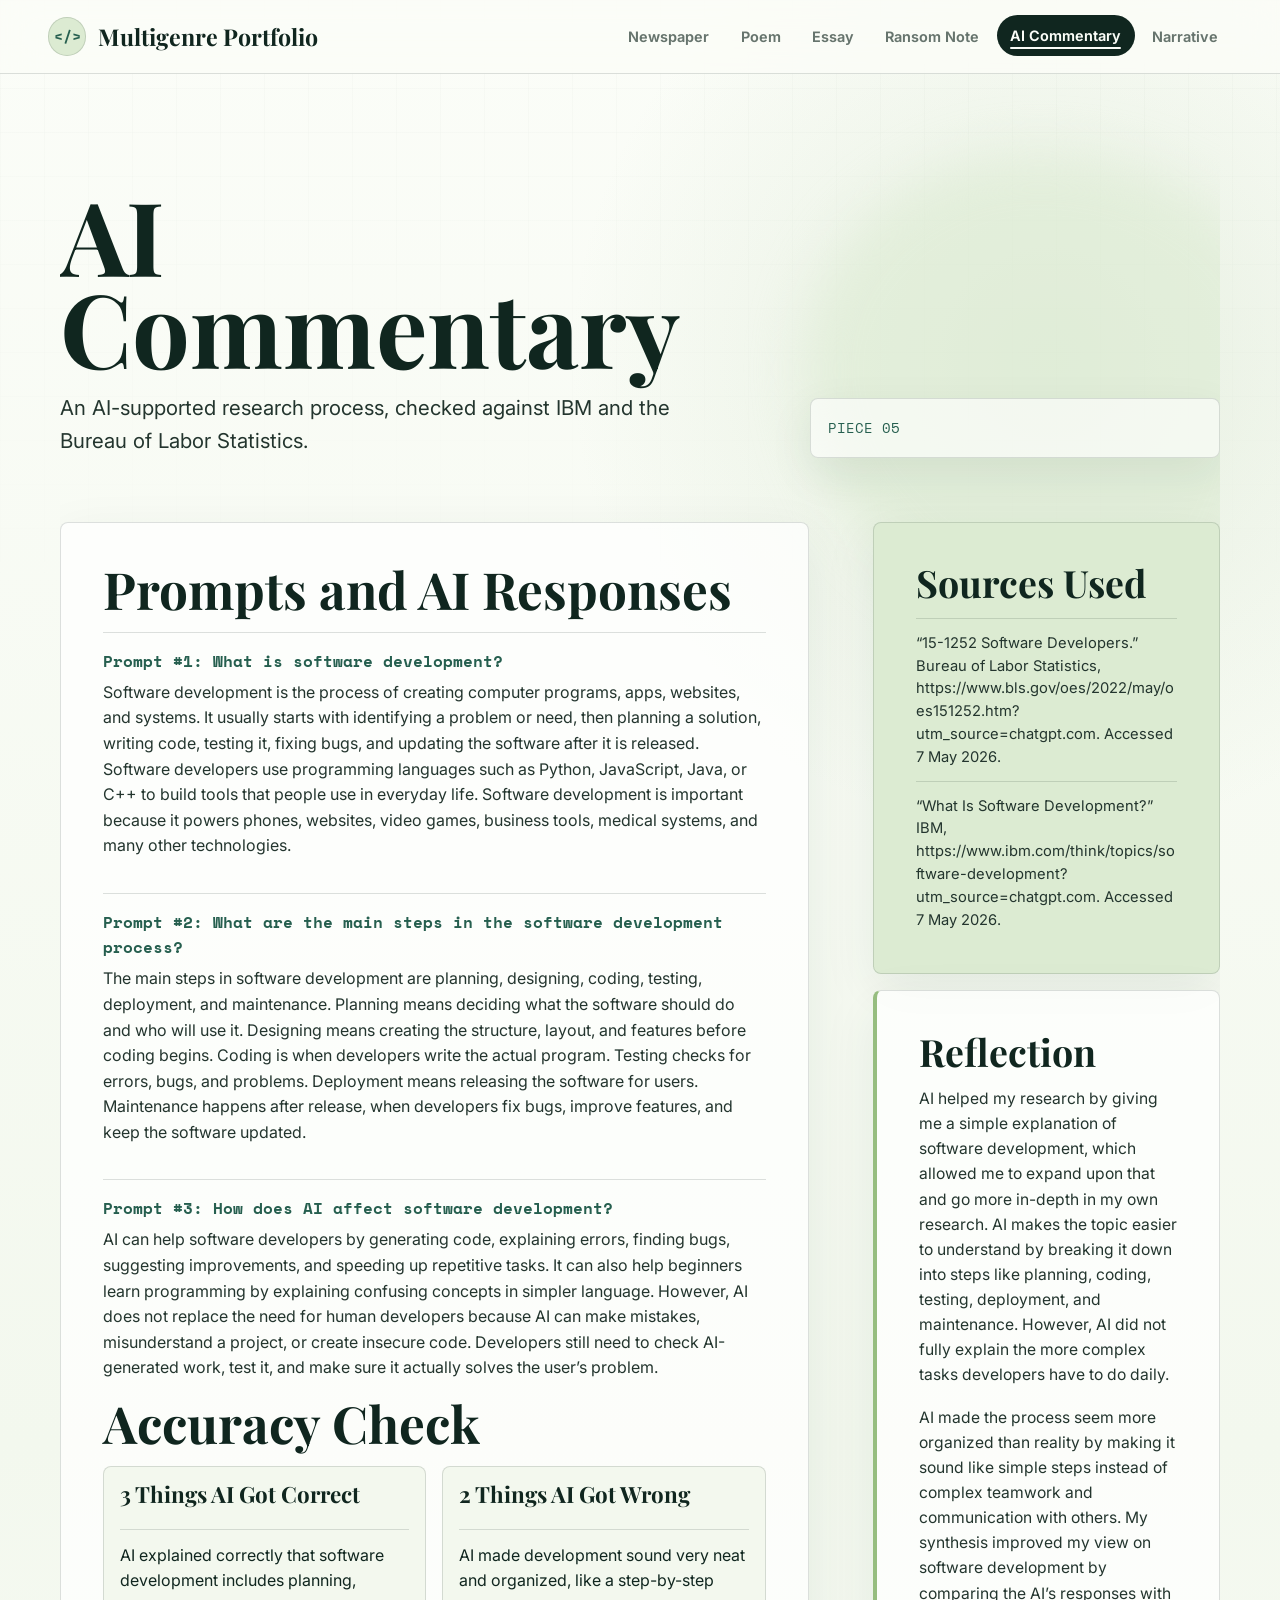
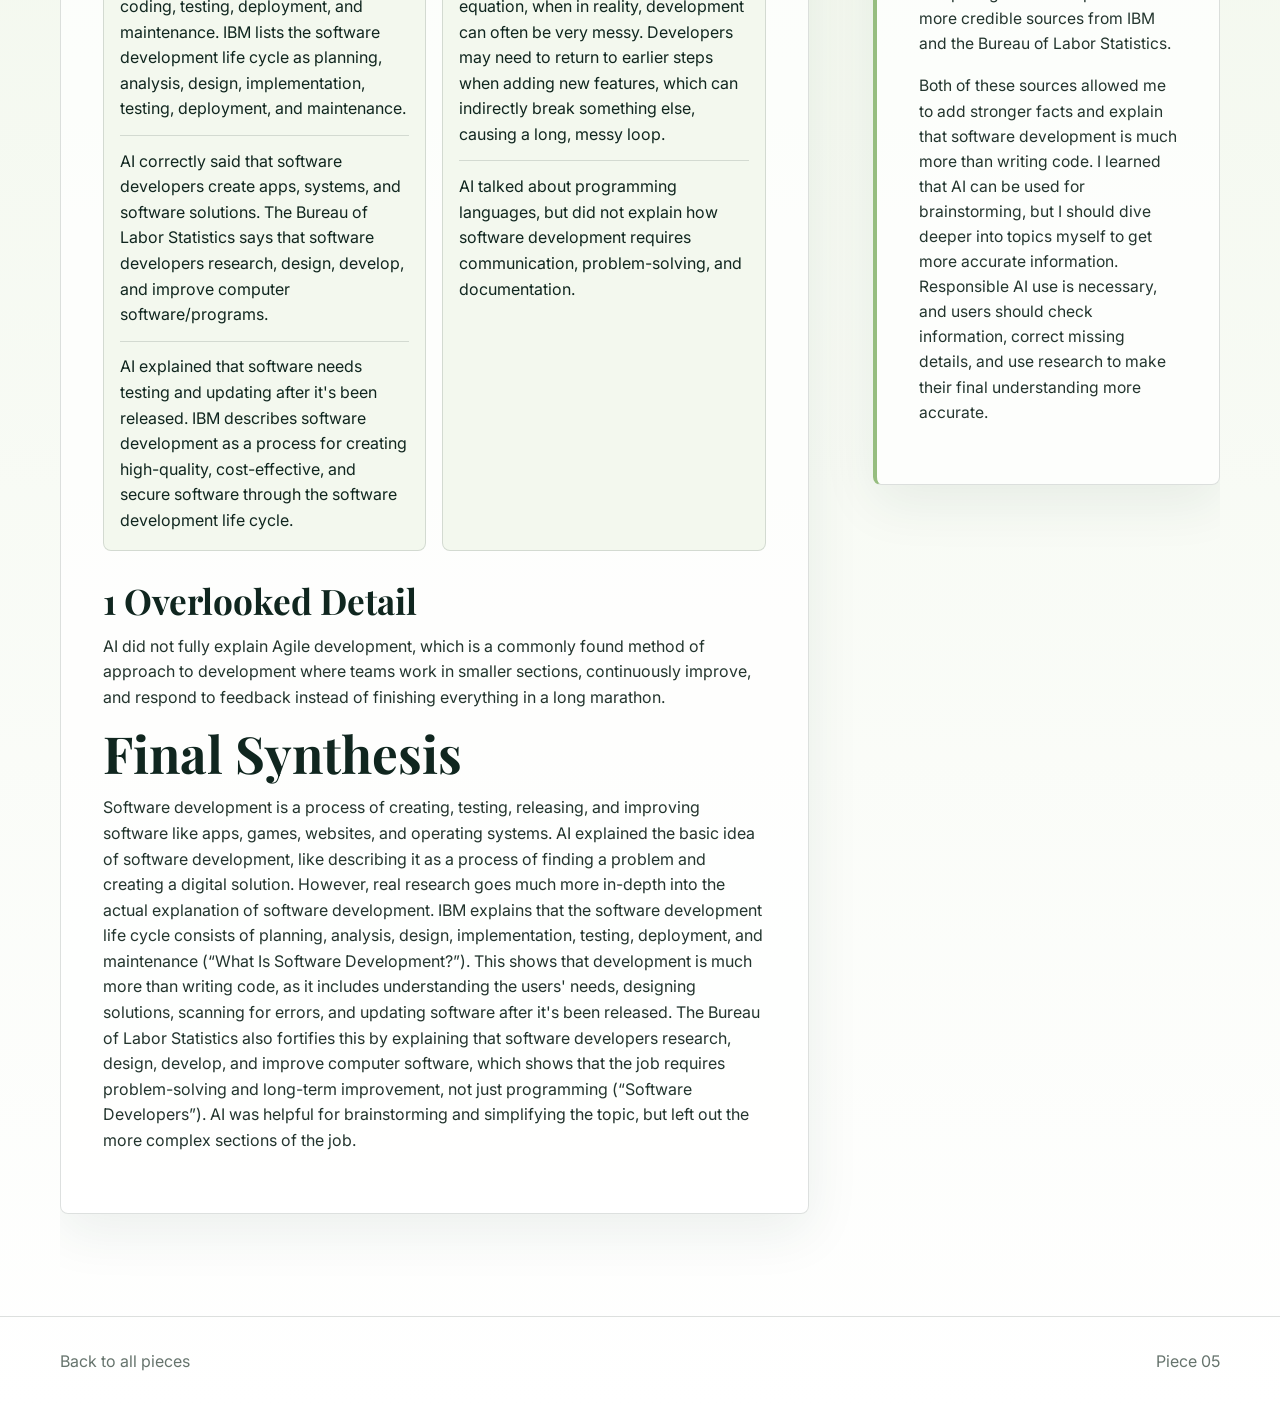
==== pages/ai-commentary.html @ ea0081f0 "First Commit" ====
<!doctype html>
<html lang="en">
  <head>
    <meta charset="utf-8">
    <meta name="viewport" content="width=device-width, initial-scale=1">
    <title>Piece 5 | AI-Supported Research Commentary</title>
    <link rel="preconnect" href="https://fonts.googleapis.com">
    <link rel="preconnect" href="https://fonts.gstatic.com" crossorigin>
    <link href="https://fonts.googleapis.com/css2?family=Inter:wght@400;600;700;800&family=Playfair+Display:wght@600;700&family=Space+Mono:wght@400;700&display=swap" rel="stylesheet">
    <link rel="icon" href="../assets/icons/favicon.svg" type="image/svg+xml">
    <link rel="stylesheet" href="../assets/css/styles.css">
  </head>
  <body>
    <header class="site-header">
      <a class="brand" href="../index.html"><span class="brand-mark">&lt;/&gt;</span> Multigenre Portfolio</a>
      <button class="nav-toggle" type="button" aria-label="Open navigation" aria-expanded="false"><span></span></button>
      <nav class="site-nav" aria-label="Primary">
        <a href="newspaper.html">Newspaper</a><a href="poem.html">Poem</a><a href="essay.html">Essay</a><a href="ransom-note.html">Ransom Note</a><a href="ai-commentary.html">AI Commentary</a><a href="narrative.html">Narrative</a>
      </nav>
    </header>
    <main class="main container">
      <section class="page-hero">
        <div><h1>AI Commentary</h1><p>An AI-supported research process, checked against IBM and the Bureau of Labor Statistics.</p></div>
        <aside class="page-meta"><span>Piece 05</span></aside>
      </section>
      <section class="content-layout">
        <article class="content-panel reveal">
          <h2>Prompts and AI Responses</h2>
          <div class="qa-block">
            <div class="qa-item"><strong>Prompt #1: What is software development?</strong><p>Software development is the process of creating computer programs, apps, websites, and systems. It usually starts with identifying a problem or need, then planning a solution, writing code, testing it, fixing bugs, and updating the software after it is released. Software developers use programming languages such as Python, JavaScript, Java, or C++ to build tools that people use in everyday life. Software development is important because it powers phones, websites, video games, business tools, medical systems, and many other technologies.</p></div>
            <div class="qa-item"><strong>Prompt #2: What are the main steps in the software development process?</strong><p>The main steps in software development are planning, designing, coding, testing, deployment, and maintenance. Planning means deciding what the software should do and who will use it. Designing means creating the structure, layout, and features before coding begins. Coding is when developers write the actual program. Testing checks for errors, bugs, and problems. Deployment means releasing the software for users. Maintenance happens after release, when developers fix bugs, improve features, and keep the software updated.</p></div>
            <div class="qa-item"><strong>Prompt #3: How does AI affect software development?</strong><p>AI can help software developers by generating code, explaining errors, finding bugs, suggesting improvements, and speeding up repetitive tasks. It can also help beginners learn programming by explaining confusing concepts in simpler language. However, AI does not replace the need for human developers because AI can make mistakes, misunderstand a project, or create insecure code. Developers still need to check AI-generated work, test it, and make sure it actually solves the user’s problem.</p></div>
          </div>

          <h2>Accuracy Check</h2>
          <div class="split-list">
            <div class="mini-card">
              <h3>3 Things AI Got Correct</h3>
              <ul class="callout-list">
                <li>AI explained correctly that software development includes planning, coding, testing, deployment, and maintenance. IBM lists the software development life cycle as planning, analysis, design, implementation, testing, deployment, and maintenance.</li>
                <li>AI correctly said that software developers create apps, systems, and software solutions. The Bureau of Labor Statistics says that software developers research, design, develop, and improve computer software/programs.</li>
                <li>AI explained that software needs testing and updating after it's been released. IBM describes software development as a process for creating high-quality, cost-effective, and secure software through the software development life cycle.</li>
              </ul>
            </div>
            <div class="mini-card">
              <h3>2 Things AI Got Wrong</h3>
              <ul class="callout-list">
                <li>AI made development sound very neat and organized, like a step-by-step equation, when in reality, development can often be very messy. Developers may need to return to earlier steps when adding new features, which can indirectly break something else, causing a long, messy loop.</li>
                <li>AI talked about programming languages, but did not explain how software development requires communication, problem-solving, and documentation.</li>
              </ul>
            </div>
          </div>

          <h3>1 Overlooked Detail</h3>
          <p>AI did not fully explain Agile development, which is a commonly found method of approach to development where teams work in smaller sections, continuously improve, and respond to feedback instead of finishing everything in a long marathon.</p>

          <h2>Final Synthesis</h2>
          <p>Software development is a process of creating, testing, releasing, and improving software like apps, games, websites, and operating systems. AI explained the basic idea of software development, like describing it as a process of finding a problem and creating a digital solution. However, real research goes much more in-depth into the actual explanation of software development. IBM explains that the software development life cycle consists of planning, analysis, design, implementation, testing, deployment, and maintenance (“What Is Software Development?”). This shows that development is much more than writing code, as it includes understanding the users' needs, designing solutions, scanning for errors, and updating software after it's been released. The Bureau of Labor Statistics also fortifies this by explaining that software developers research, design, develop, and improve computer software, which shows that the job requires problem-solving and long-term improvement, not just programming (“Software Developers”). AI was helpful for brainstorming and simplifying the topic, but left out the more complex sections of the job.</p>
        </article>
        <aside class="side-stack reveal">
          <section class="content-panel source-panel">
            <h2>Sources Used</h2>
            <ul class="source-list">
              <li>“15-1252 Software Developers.” Bureau of Labor Statistics, https://www.bls.gov/oes/2022/may/oes151252.htm?utm_source=chatgpt.com. Accessed 7 May 2026.</li>
              <li>“What Is Software Development?” IBM, https://www.ibm.com/think/topics/software-development?utm_source=chatgpt.com. Accessed 7 May 2026.</li>
            </ul>
          </section>
          <section class="content-panel reflection reflection-panel">
            <h2>Reflection</h2>
            <p>AI helped my research by giving me a simple explanation of software development, which allowed me to expand upon that and go more in-depth in my own research. AI makes the topic easier to understand by breaking it down into steps like planning, coding, testing, deployment, and maintenance. However, AI did not fully explain the more complex tasks developers have to do daily.</p>
            <p>AI made the process seem more organized than reality by making it sound like simple steps instead of complex teamwork and communication with others. My synthesis improved my view on software development by comparing the AI’s responses with more credible sources from IBM and the Bureau of Labor Statistics.</p>
            <p>Both of these sources allowed me to add stronger facts and explain that software development is much more than writing code. I learned that AI can be used for brainstorming, but I should dive deeper into topics myself to get more accurate information. Responsible AI use is necessary, and users should check information, correct missing details, and use research to make their final understanding more accurate.</p>
          </section>
        </aside>
      </section>
    </main>
    <footer class="site-footer"><div class="footer-inner"><a href="../index.html">Back to all pieces</a><span>Piece 05</span></div></footer>
    <script src="../assets/js/site.js"></script>
  </body>
</html>
---- assets/css/styles.css ----
:root {
  --white: #fbfdf8;
  --paper: #f3f8ee;
  --mint: #dcebd2;
  --sage: #b8d0ac;
  --deep: #10261f;
  --ink: #23352e;
  --muted: #66746d;
  --line: rgba(16, 38, 31, 0.14);
  --code: #265f4f;
  --accent: #96bd7f;
  --shadow: 0 24px 70px rgba(30, 60, 45, 0.14);
  --glow: 0 30px 110px rgba(126, 168, 101, 0.28);
  --radius: 8px;
}

* {
  box-sizing: border-box;
}

html {
  scroll-behavior: smooth;
}

body {
  margin: 0;
  background:
    radial-gradient(circle at 82% 12%, rgba(184, 208, 172, 0.3), transparent 30rem),
    linear-gradient(180deg, var(--white), var(--paper) 48%, #ffffff 100%);
  color: var(--deep);
  font-family: Inter, ui-sans-serif, system-ui, -apple-system, BlinkMacSystemFont, "Segoe UI", sans-serif;
  line-height: 1.6;
  overflow-x: hidden;
}

body::before {
  content: "";
  position: fixed;
  inset: 0;
  pointer-events: none;
  background-image:
    linear-gradient(rgba(16, 38, 31, 0.04) 1px, transparent 1px),
    linear-gradient(90deg, rgba(16, 38, 31, 0.04) 1px, transparent 1px);
  background-size: 44px 44px;
  mask-image: linear-gradient(180deg, rgba(0, 0, 0, 0.45), transparent 70%);
  z-index: -1;
  animation: gridDrift 18s linear infinite;
}

a {
  color: inherit;
  text-decoration: none;
}

img {
  display: block;
  max-width: 100%;
}

.site-header {
  position: sticky;
  top: 0;
  z-index: 20;
  display: flex;
  align-items: center;
  justify-content: space-between;
  gap: 1rem;
  padding: 1rem clamp(1rem, 4vw, 3rem);
  background: rgba(251, 253, 248, 0.78);
  border-bottom: 1px solid var(--line);
  backdrop-filter: blur(18px);
}

.brand {
  display: inline-flex;
  align-items: center;
  gap: 0.7rem;
  font-family: "Playfair Display", Georgia, serif;
  font-size: clamp(1.15rem, 2vw, 1.45rem);
  font-weight: 700;
  letter-spacing: 0;
}

.brand-mark {
  display: grid;
  width: 2.4rem;
  height: 2.4rem;
  place-items: center;
  border: 1px solid var(--line);
  border-radius: 50%;
  background: var(--mint);
  color: var(--code);
  font-family: "Space Mono", monospace;
  font-size: 0.95rem;
  animation: markBob 4.5s ease-in-out infinite;
}

.nav-toggle {
  display: none;
  width: 2.5rem;
  height: 2.5rem;
  place-items: center;
  border: 1px solid var(--line);
  border-radius: 50%;
  background: var(--white);
  color: var(--deep);
}

.nav-toggle span,
.nav-toggle span::before,
.nav-toggle span::after {
  display: block;
  width: 1rem;
  height: 2px;
  background: currentColor;
  content: "";
}

.nav-toggle span::before {
  transform: translateY(-0.35rem);
}

.nav-toggle span::after {
  transform: translateY(0.23rem);
}

.site-nav {
  display: flex;
  align-items: center;
  gap: 0.25rem;
}

.site-nav a {
  position: relative;
  border-radius: 999px;
  padding: 0.55rem 0.85rem;
  color: var(--muted);
  font-size: 0.9rem;
  font-weight: 650;
  transition: background 180ms ease, color 180ms ease, transform 180ms ease;
}

.site-nav a::after {
  content: "";
  position: absolute;
  left: 0.85rem;
  right: 0.85rem;
  bottom: 0.42rem;
  height: 2px;
  border-radius: 999px;
  background: currentColor;
  transform: scaleX(0);
  transform-origin: left;
  transition: transform 260ms cubic-bezier(0.16, 1, 0.3, 1);
}

.site-nav a:hover::after,
.site-nav a.active::after {
  transform: scaleX(1);
}

.site-nav a:hover,
.site-nav a.active {
  background: var(--deep);
  color: var(--white);
  transform: translateY(-1px);
}

.main {
  position: relative;
  opacity: 1;
  transform: none;
  overflow: clip;
}

.main.leaving {
  transform: translateY(2px);
  transition: transform 140ms ease;
}

.container {
  position: relative;
  z-index: 1;
  width: min(1160px, calc(100% - 2rem));
  margin: 0 auto;
}

.hero {
  position: relative;
  display: grid;
  min-height: calc(100vh - 74px);
  grid-template-columns: minmax(0, 1.02fr) minmax(320px, 0.98fr);
  align-items: center;
  gap: clamp(2rem, 6vw, 5rem);
  padding: clamp(3rem, 8vw, 7rem) 0;
}

.hero::after {
  content: "";
  position: absolute;
  right: -10vw;
  bottom: 8vh;
  width: min(48vw, 42rem);
  aspect-ratio: 1;
  border-radius: 42% 58% 65% 35% / 40% 38% 62% 60%;
  background: rgba(184, 208, 172, 0.32);
  filter: blur(20px);
  opacity: 0.72;
  animation: liquidBlob 12s ease-in-out infinite alternate;
  z-index: 0;
}

.hero-text,
.hero-visual {
  position: relative;
  z-index: 1;
}

.hero h1,
.page-hero h1 {
  margin: 0;
  font-family: "Playfair Display", Georgia, serif;
  font-size: clamp(3.2rem, 8.5vw, 7.4rem);
  font-weight: 700;
  line-height: 0.9;
  letter-spacing: 0;
  animation: titleRise 850ms cubic-bezier(0.16, 1, 0.3, 1) both;
}

.hero-copy {
  margin: 1.5rem 0 0;
  max-width: 38rem;
  color: var(--ink);
  font-size: clamp(1.05rem, 2vw, 1.35rem);
}

.byline {
  margin: 1.1rem 0 0;
  color: var(--code);
  font-family: "Space Mono", monospace;
  font-size: clamp(0.9rem, 1.5vw, 1rem);
  font-weight: 700;
  text-transform: uppercase;
  animation: trackingSettle 900ms cubic-bezier(0.16, 1, 0.3, 1) both;
}

.byline + .hero-copy {
  margin-top: 0.85rem;
}

.hero-actions {
  display: flex;
  flex-wrap: wrap;
  gap: 0.8rem;
  margin-top: 2rem;
}

.button {
  position: relative;
  overflow: hidden;
  display: inline-flex;
  align-items: center;
  justify-content: center;
  min-height: 3.1rem;
  border: 1px solid var(--deep);
  border-radius: 999px;
  padding: 0 1.2rem;
  background: var(--deep);
  color: var(--white);
  font-size: 0.95rem;
  font-weight: 750;
  transition: transform 320ms cubic-bezier(0.16, 1, 0.3, 1), box-shadow 320ms ease, background 320ms ease, color 320ms ease;
}

.button::before {
  content: "";
  position: absolute;
  inset: 0;
  background: linear-gradient(110deg, transparent 30%, rgba(255, 255, 255, 0.28), transparent 62%);
  transform: translateX(-120%);
  transition: transform 500ms cubic-bezier(0.16, 1, 0.3, 1);
}

.button:hover::before {
  transform: translateX(120%);
}

.button:hover {
  transform: translateY(-3px) scale(1.02);
  box-shadow: var(--glow);
}

.button.secondary {
  background: transparent;
  color: var(--deep);
}

.button.secondary:hover {
  background: var(--mint);
}

.hero-visual {
  position: relative;
  min-height: 32rem;
  transition: transform 700ms cubic-bezier(0.16, 1, 0.3, 1);
  will-change: transform;
}

.terminal-card {
  position: absolute;
  inset: 4rem 0 auto auto;
  width: min(30rem, 92%);
  border: 1px solid var(--line);
  border-radius: var(--radius);
  background: rgba(251, 253, 248, 0.9);
  box-shadow: var(--shadow);
  overflow: hidden;
  animation: floatTerminal 7s ease-in-out infinite;
}

.terminal-card::before {
  content: "";
  position: absolute;
  inset: -40%;
  background: linear-gradient(115deg, transparent 35%, rgba(255, 255, 255, 0.52), transparent 58%);
  transform: translateX(-35%);
  animation: sheen 6s ease-in-out infinite;
  pointer-events: none;
}

.terminal-bar {
  display: flex;
  align-items: center;
  justify-content: space-between;
  border-bottom: 1px solid var(--line);
  padding: 0.8rem 1rem;
  color: var(--muted);
  font-family: "Space Mono", monospace;
  font-size: 0.8rem;
}

.dots {
  display: flex;
  gap: 0.35rem;
}

.dots i {
  width: 0.62rem;
  height: 0.62rem;
  border-radius: 50%;
  background: var(--sage);
  animation: dotPulse 1.8s ease-in-out infinite;
}

.dots i:nth-child(2) {
  animation-delay: 160ms;
}

.dots i:nth-child(3) {
  animation-delay: 320ms;
}

.code-lines {
  margin: 0;
  padding: 1.2rem;
  color: var(--code);
  font-family: "Space Mono", monospace;
  font-size: clamp(0.78rem, 1.6vw, 0.98rem);
  line-height: 1.85;
  white-space: pre-wrap;
}

.floating-note {
  position: absolute;
  left: 0;
  bottom: 2rem;
  width: min(23rem, 80%);
  border: 1px solid var(--line);
  border-radius: var(--radius);
  padding: 1.2rem;
  background: var(--mint);
  box-shadow: var(--shadow);
  transform: rotate(-3deg);
  animation: floatNote 7.5s ease-in-out infinite;
}

.floating-note strong {
  display: block;
  font-family: "Playfair Display", Georgia, serif;
  font-size: 1.5rem;
  line-height: 1.1;
}

.floating-note span {
  display: block;
  margin-top: 0.55rem;
  color: var(--ink);
}

.section {
  padding: clamp(4rem, 8vw, 7rem) 0;
}

.section-heading {
  display: flex;
  align-items: end;
  justify-content: space-between;
  gap: 2rem;
  margin-bottom: 2rem;
}

.section-heading h2 {
  margin: 0;
  font-family: "Playfair Display", Georgia, serif;
  font-size: clamp(2.4rem, 5vw, 4.8rem);
  line-height: 0.95;
  animation: sectionSway 8s ease-in-out infinite;
}

.section-heading p {
  max-width: 30rem;
  margin: 0;
  color: var(--muted);
}

.piece-grid {
  display: grid;
  grid-template-columns: repeat(3, minmax(0, 1fr));
  gap: 1rem;
}

.piece-card {
  position: relative;
  min-height: 18rem;
  border: 1px solid var(--line);
  border-radius: var(--radius);
  padding: 1.2rem;
  background: rgba(255, 255, 255, 0.56);
  overflow: hidden;
}

.piece-card .number {
  display: inline-flex;
  margin-bottom: 2.2rem;
  color: var(--code);
  font-family: "Space Mono", monospace;
  font-size: 0.85rem;
}

.piece-card h3 {
  margin: 0;
  font-family: "Playfair Display", Georgia, serif;
  font-size: 2rem;
  line-height: 1;
}

.piece-card p {
  margin: 1rem 0 0;
  color: var(--muted);
}

.ticker {
  display: flex;
  overflow: hidden;
  border-block: 1px solid var(--line);
  padding: 1rem 0;
  color: var(--code);
  font-family: "Space Mono", monospace;
  font-size: 0.85rem;
  white-space: nowrap;
  background: rgba(251, 253, 248, 0.42);
  backdrop-filter: blur(12px);
}

.ticker-track {
  display: flex;
  flex: 0 0 auto;
  min-width: max-content;
  gap: 1.5rem;
  padding-right: 1.5rem;
  animation: ticker 34s linear infinite;
  will-change: transform;
}

@keyframes ticker {
  to {
    transform: translateX(-100%);
  }
}

.page-hero {
  position: relative;
  display: grid;
  grid-template-columns: minmax(0, 0.82fr) minmax(280px, 0.5fr);
  gap: clamp(2rem, 6vw, 5rem);
  align-items: end;
  padding: clamp(4rem, 9vw, 8rem) 0 clamp(2.5rem, 5vw, 4rem);
}

.page-hero::before {
  content: "";
  position: absolute;
  inset: 18% -6% auto auto;
  width: min(38vw, 32rem);
  aspect-ratio: 1;
  border-radius: 48% 52% 34% 66% / 44% 38% 62% 56%;
  background: rgba(220, 235, 210, 0.6);
  filter: blur(26px);
  animation: liquidBlob 11s ease-in-out infinite alternate;
  z-index: -1;
}

.page-hero h1 {
  font-size: clamp(3rem, 8vw, 6.5rem);
}

.page-hero p {
  margin: 1.2rem 0 0;
  max-width: 42rem;
  color: var(--ink);
  font-size: clamp(1.05rem, 2vw, 1.28rem);
}

.page-meta {
  border: 1px solid var(--line);
  border-radius: var(--radius);
  padding: 1.1rem;
  background: rgba(255, 255, 255, 0.62);
  color: var(--muted);
  box-shadow: 0 16px 46px rgba(30, 60, 45, 0.08);
  animation: softSlideLeft 780ms cubic-bezier(0.16, 1, 0.3, 1) both;
}

.page-meta span {
  display: block;
  color: var(--code);
  font-family: "Space Mono", monospace;
  font-size: 0.9rem;
  text-transform: uppercase;
}

.content-layout {
  display: grid;
  grid-template-columns: minmax(0, 0.82fr) minmax(280px, 0.38fr);
  gap: clamp(2rem, 5vw, 4rem);
  align-items: start;
  padding-bottom: clamp(4rem, 8vw, 7rem);
}

.side-stack {
  position: sticky;
  top: 6rem;
  display: grid;
  gap: 1rem;
}

.content-layout.photo-layout {
  grid-template-columns: minmax(300px, 0.48fr) minmax(420px, 0.82fr);
  gap: clamp(1.6rem, 4vw, 3rem);
}

.photo-layout .content-panel {
  position: sticky;
  top: 6rem;
}

.photo-layout .media-frame {
  position: relative;
  top: auto;
  padding: clamp(0.55rem, 1.2vw, 0.9rem);
}

.photo-layout .media-frame.tall img {
  max-height: none;
  width: 100%;
  object-fit: contain;
}

.content-panel {
  position: relative;
  border: 1px solid var(--line);
  border-radius: var(--radius);
  padding: clamp(1.2rem, 4vw, 2.6rem);
  background: rgba(255, 255, 255, 0.72);
  box-shadow: 0 18px 54px rgba(30, 60, 45, 0.08);
  overflow-wrap: anywhere;
}

.content-panel h2,
.content-panel h3 {
  margin: 0 0 1rem;
  font-family: "Playfair Display", Georgia, serif;
  line-height: 1;
}

.content-panel h2 {
  font-size: clamp(2rem, 4vw, 3.2rem);
}

.side-stack .content-panel h2 {
  font-size: clamp(1.75rem, 3vw, 2.35rem);
}

.content-panel h3 {
  margin-top: 2rem;
  font-size: clamp(1.5rem, 3vw, 2.2rem);
}

.content-panel p {
  margin: 0 0 1.1rem;
  color: var(--ink);
}

.content-panel .essay p {
  text-indent: 2rem;
}

.poem {
  color: var(--deep);
  font-family: "Playfair Display", Georgia, serif;
  font-size: clamp(1.55rem, 3vw, 2.5rem);
  line-height: 1.32;
}

.poem stanza {
  display: block;
  margin-bottom: 1.6rem;
}

.reflection {
  border-left: 4px solid var(--accent);
}

.source-panel {
  background: var(--mint);
}

.source-panel .source-list {
  font-size: 0.92rem;
  line-height: 1.55;
}

.reflection-panel p {
  font-size: 0.98rem;
}

.media-frame {
  position: sticky;
  top: 6rem;
  border: 1px solid var(--line);
  border-radius: var(--radius);
  padding: 0.7rem;
  background: var(--white);
  box-shadow: var(--shadow);
  animation: imageFloat 8s ease-in-out infinite;
}

.media-frame img {
  width: 100%;
  border-radius: calc(var(--radius) - 2px);
  object-fit: cover;
}

.media-frame.tall img {
  max-height: 76vh;
  object-fit: contain;
  background: #ffffff;
}

.callout-list {
  display: grid;
  gap: 0.8rem;
  margin: 1.5rem 0 0;
  padding: 0;
  list-style: none;
}

.callout-list li,
.source-list li {
  border-top: 1px solid var(--line);
  padding-top: 0.8rem;
}

.source-list {
  display: grid;
  gap: 0.75rem;
  margin: 1rem 0 0;
  padding: 0;
  color: var(--ink);
  list-style: none;
}

.qa-block {
  display: grid;
  gap: 1rem;
}

.qa-item {
  border-top: 1px solid var(--line);
  padding-top: 1rem;
}

.qa-item strong {
  display: block;
  margin-bottom: 0.35rem;
  color: var(--code);
  font-family: "Space Mono", monospace;
}

.split-list {
  display: grid;
  grid-template-columns: repeat(2, minmax(0, 1fr));
  gap: 1rem;
}

.mini-card {
  border: 1px solid var(--line);
  border-radius: var(--radius);
  padding: 1rem;
  background: var(--paper);
}

.mini-card h3 {
  margin-top: 0;
  font-size: 1.4rem;
}

.site-footer {
  border-top: 1px solid var(--line);
  padding: 2rem clamp(1rem, 4vw, 3rem);
  color: var(--muted);
}

.footer-inner {
  display: flex;
  align-items: center;
  justify-content: space-between;
  gap: 1rem;
  width: min(1160px, 100%);
  margin: 0 auto;
}

.reveal {
  opacity: 1;
  transform: translateY(14px);
  transition: transform 720ms cubic-bezier(0.16, 1, 0.3, 1);
}

.reveal.visible {
  transform: translateY(0) scale(1);
}

@keyframes liquidBlob {
  0% {
    transform: translate3d(0, 0, 0) rotate(0deg) scale(1);
    border-radius: 42% 58% 65% 35% / 40% 38% 62% 60%;
  }
  50% {
    transform: translate3d(-3%, 4%, 0) rotate(12deg) scale(1.08);
    border-radius: 62% 38% 42% 58% / 55% 44% 56% 45%;
  }
  100% {
    transform: translate3d(4%, -2%, 0) rotate(-8deg) scale(0.96);
    border-radius: 36% 64% 58% 42% / 45% 60% 40% 55%;
  }
}

@keyframes gridDrift {
  to {
    background-position: 44px 44px;
  }
}

@keyframes markBob {
  0%, 100% {
    transform: translateY(0) rotate(0deg);
  }
  50% {
    transform: translateY(-3px) rotate(-4deg);
  }
}

@keyframes titleRise {
  from {
    transform: translateY(18px) skewY(1.5deg);
  }
  to {
    transform: translateY(0) skewY(0deg);
  }
}

@keyframes trackingSettle {
  from {
    letter-spacing: 0.16em;
    transform: translateX(8px);
  }
  to {
    letter-spacing: 0;
    transform: translateX(0);
  }
}

@keyframes sectionSway {
  0%, 100% {
    transform: translateX(0);
  }
  50% {
    transform: translateX(4px);
  }
}

@keyframes softSlideLeft {
  from {
    transform: translateX(18px);
  }
  to {
    transform: translateX(0);
  }
}

@keyframes imageFloat {
  0%, 100% {
    transform: translateY(0);
  }
  50% {
    transform: translateY(-7px);
  }
}

@keyframes floatTerminal {
  0%, 100% {
    transform: translateY(0) rotate(0deg);
  }
  50% {
    transform: translateY(-12px) rotate(0.8deg);
  }
}

@keyframes floatNote {
  0%, 100% {
    transform: translateY(0) rotate(-3deg);
  }
  50% {
    transform: translateY(11px) rotate(-1deg);
  }
}

@keyframes sheen {
  0%, 45% {
    transform: translateX(-45%) rotate(8deg);
  }
  75%, 100% {
    transform: translateX(45%) rotate(8deg);
  }
}

@keyframes dotPulse {
  0%, 100% {
    opacity: 0.5;
    transform: scale(0.86);
  }
  50% {
    opacity: 1;
    transform: scale(1.12);
  }
}

@media (max-width: 920px) {
  .nav-toggle {
    display: grid;
  }

  .site-nav {
    position: fixed;
    inset: 4.7rem 1rem auto 1rem;
    display: none;
    flex-direction: column;
    align-items: stretch;
    border: 1px solid var(--line);
    border-radius: var(--radius);
    padding: 0.5rem;
    background: var(--white);
    box-shadow: var(--shadow);
  }

  .site-nav.open {
    display: flex;
  }

  .site-nav a {
    border-radius: 6px;
  }

  .hero,
  .page-hero,
  .content-layout,
  .content-layout.photo-layout {
    grid-template-columns: 1fr;
  }

  .hero {
    min-height: auto;
  }

  .hero-visual {
    min-height: 27rem;
  }

  .piece-grid {
    grid-template-columns: repeat(2, minmax(0, 1fr));
  }

  .media-frame {
    position: static;
  }

  .photo-layout .content-panel {
    position: static;
  }

  .side-stack {
    position: static;
  }
}

@media (max-width: 640px) {
  .site-header {
    padding-inline: 1rem;
  }

  .hero h1,
  .page-hero h1 {
    font-size: clamp(2.8rem, 13vw, 3.75rem);
  }

  .piece-grid,
  .split-list {
    grid-template-columns: 1fr;
  }

  .section-heading {
    display: block;
  }

  .section-heading p {
    margin-top: 1rem;
  }

  .terminal-card,
  .floating-note {
    position: relative;
    inset: auto;
    width: 100%;
    transform: none;
    animation: none;
  }

  .hero-visual {
    display: grid;
    gap: 1rem;
    min-height: auto;
  }

  .footer-inner {
    display: block;
  }
}

@media (prefers-reduced-motion: reduce) {
  *,
  *::before,
  *::after {
    scroll-behavior: auto !important;
    animation-duration: 1ms !important;
    transition-duration: 1ms !important;
  }

}
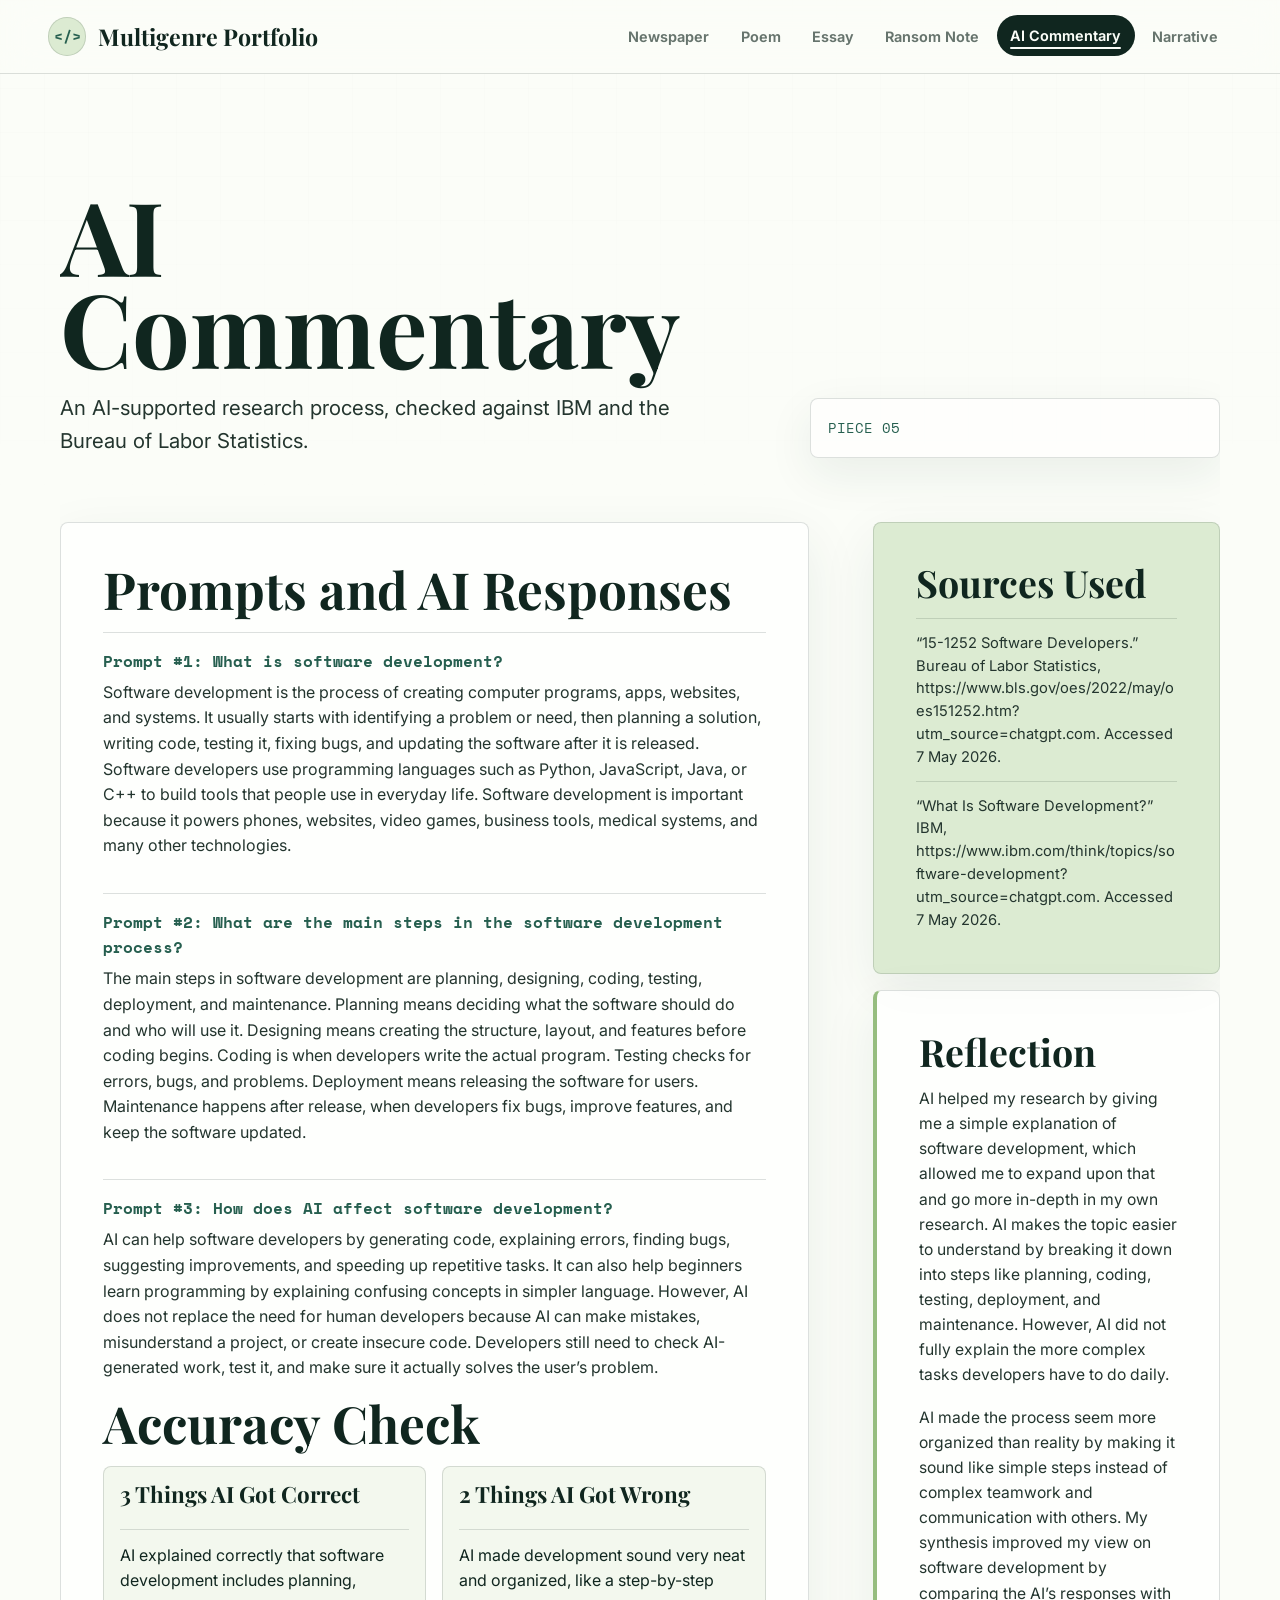
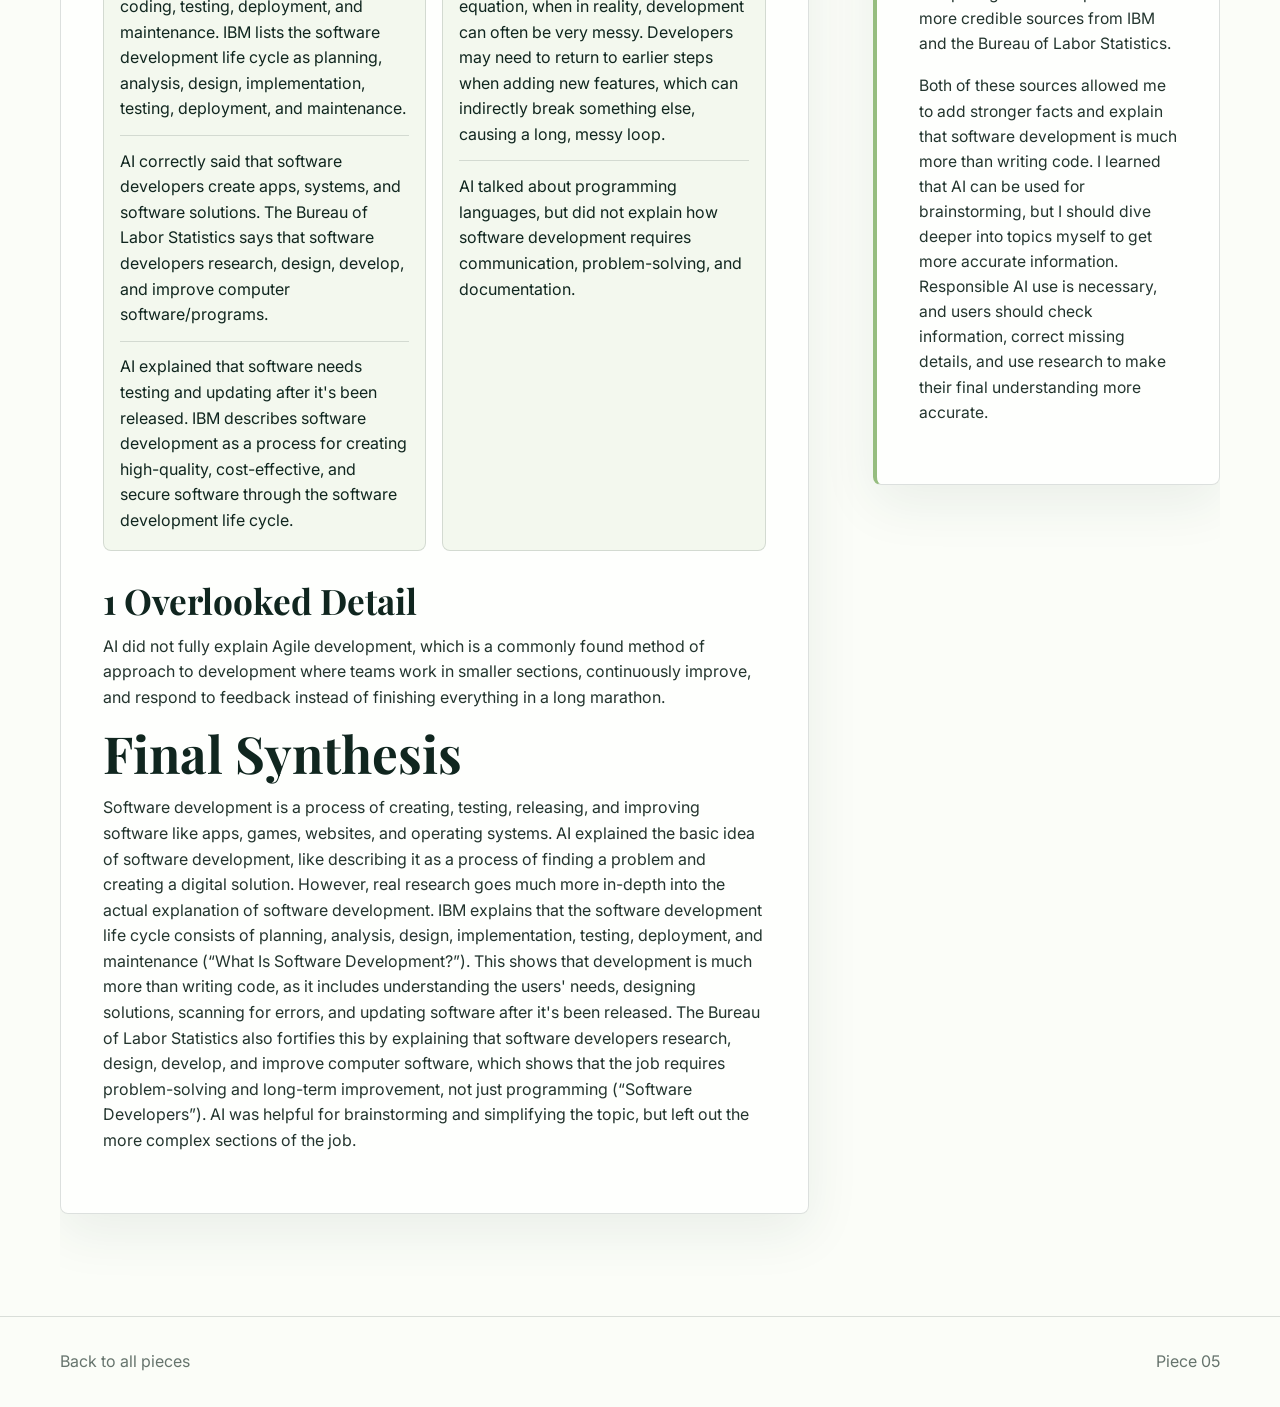
==== commit e03949ea: "Reverse previous change + fix gradient backgrounds" ====
--- a/pages/ai-commentary.html
+++ b/pages/ai-commentary.html
@@ -10,7 +10,7 @@
     <link rel="icon" href="../assets/icons/favicon.svg" type="image/svg+xml">
     <link rel="stylesheet" href="../assets/css/styles.css">
   </head>
-  <body>
+  <body class="piece-page">
     <header class="site-header">
       <a class="brand" href="../index.html"><span class="brand-mark">&lt;/&gt;</span> Multigenre Portfolio</a>
       <button class="nav-toggle" type="button" aria-label="Open navigation" aria-expanded="false"><span></span></button>
--- a/assets/css/styles.css
+++ b/assets/css/styles.css
@@ -47,6 +47,17 @@
   animation: gridDrift 18s linear infinite;
 }
 
+body.piece-page {
+  background: var(--white);
+}
+
+body.piece-page::before {
+  background-image:
+    linear-gradient(rgba(16, 38, 31, 0.035) 1px, transparent 1px),
+    linear-gradient(90deg, rgba(16, 38, 31, 0.035) 1px, transparent 1px);
+  mask-image: linear-gradient(180deg, rgba(0, 0, 0, 0.28), transparent 62%);
+}
+
 a {
   color: inherit;
   text-decoration: none;
@@ -498,7 +509,7 @@
 }
 
 .page-hero::before {
-  content: "";
+  content: none;
   position: absolute;
   inset: 18% -6% auto auto;
   width: min(38vw, 32rem);
